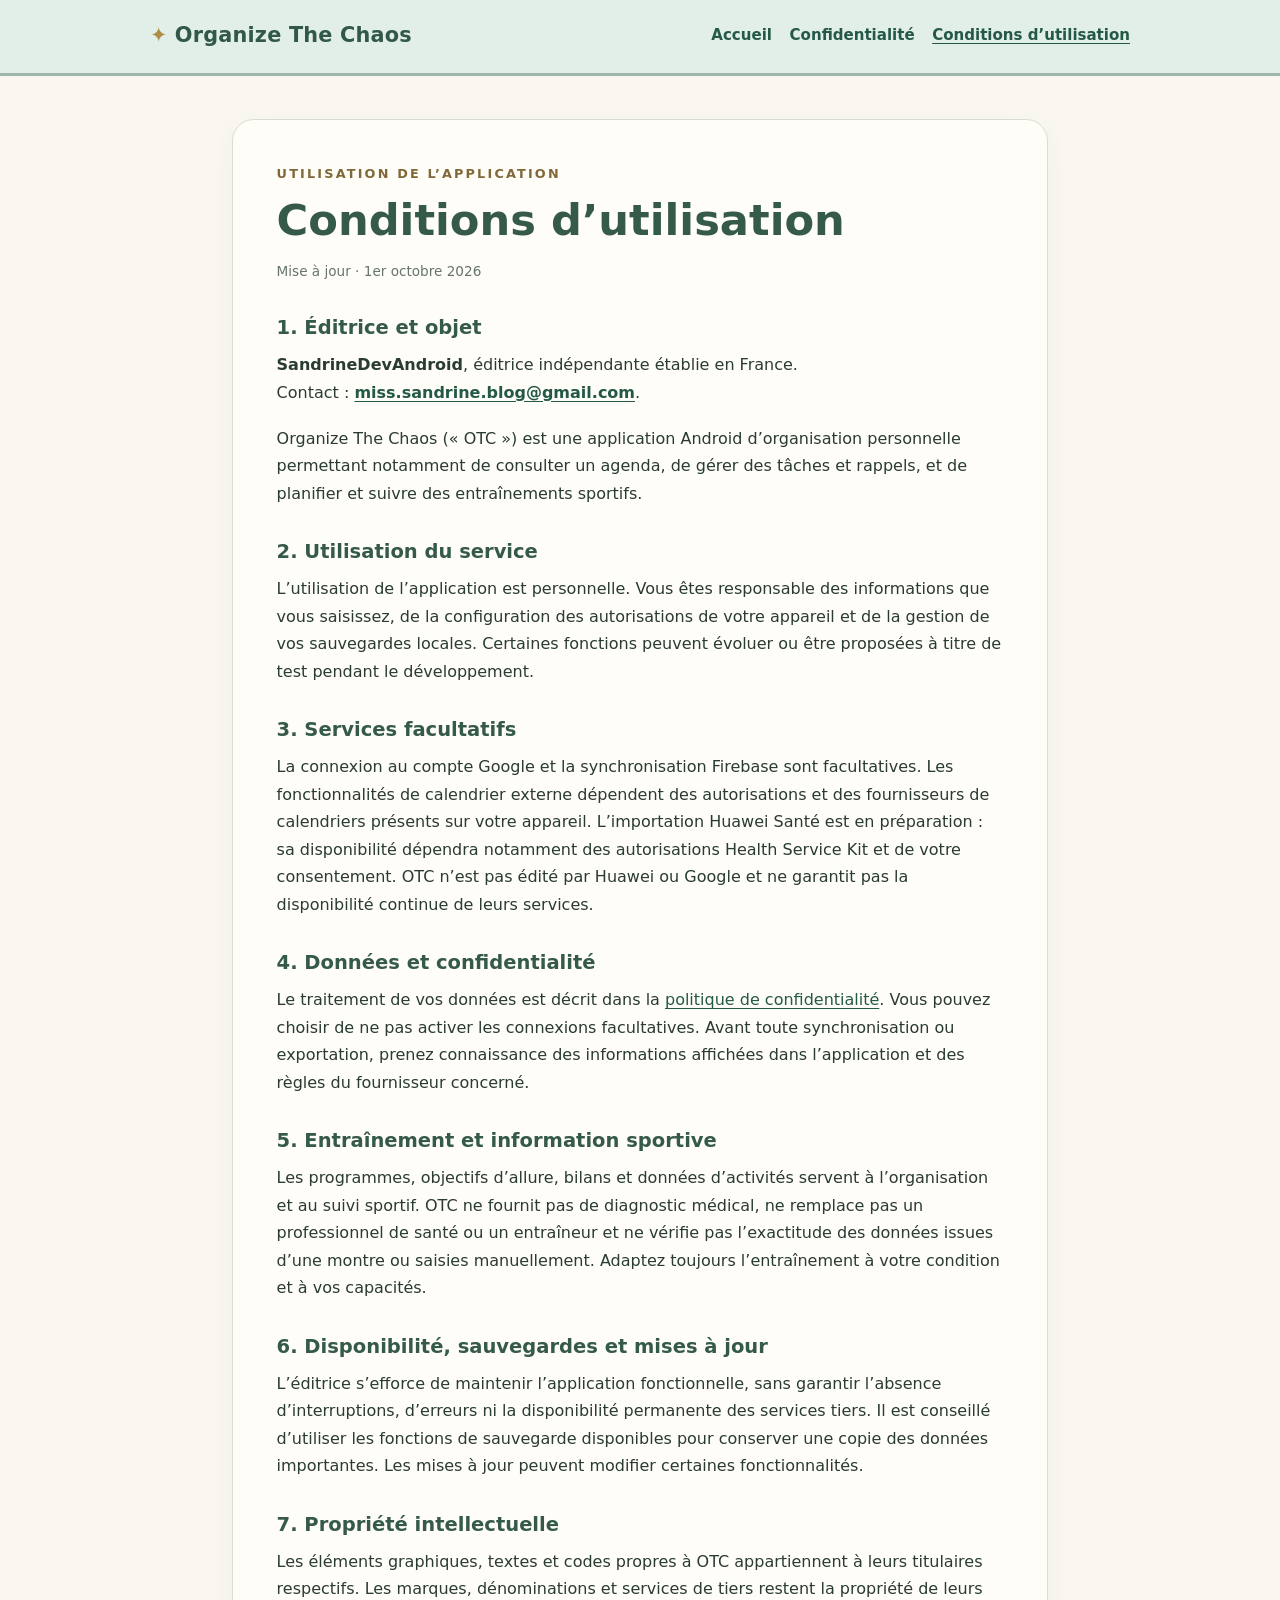
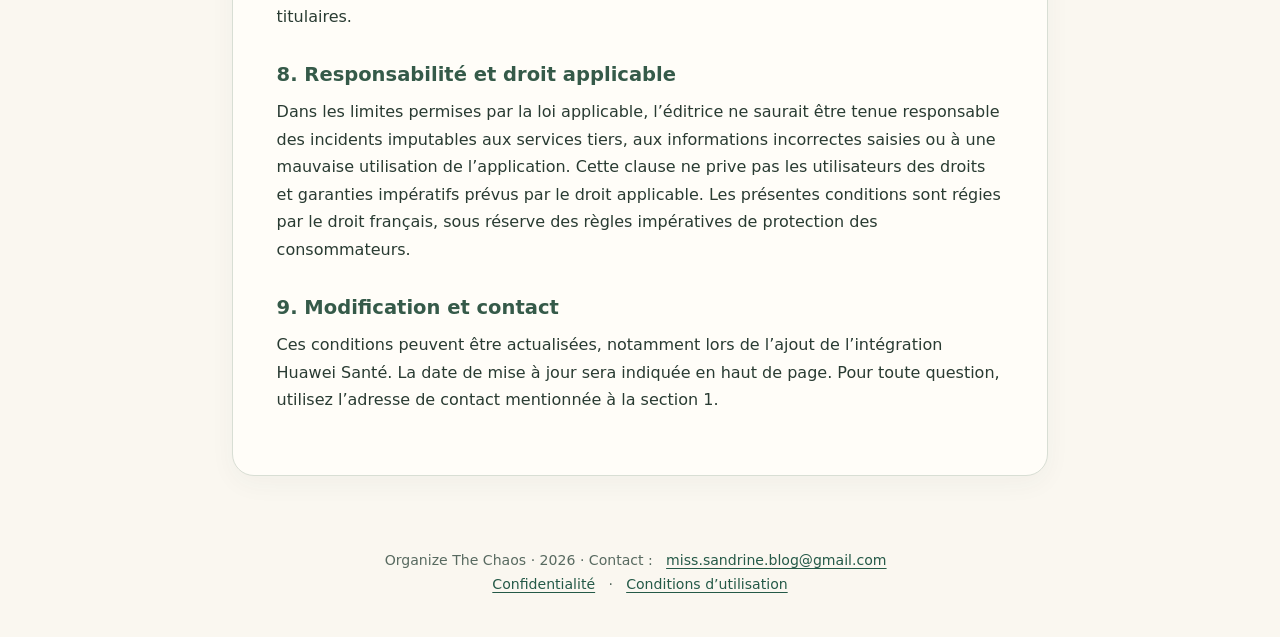
==== conditions.html @ 2586f05b "Publish OTC privacy and terms pages with contact address" ====
<!doctype html><html lang="fr"><head><meta charset="utf-8"><meta name="viewport" content="width=device-width, initial-scale=1"><meta name="description" content="Conditions d’utilisation de l’application Android Organize The Chaos."><meta name="theme-color" content="#e2eee8"><title>Conditions d’utilisation — Organize The Chaos</title><link rel="stylesheet" href="style.css"></head><body><a class="skip-link" href="#contenu">Aller au contenu</a><header class="site-head"><a class="brand" href="index.html">Organize The Chaos</a><nav aria-label="Navigation principale"><a href="index.html">Accueil</a><a href="confidentialite.html">Confidentialité</a><a href="conditions.html" aria-current="page">Conditions d’utilisation</a></nav></header><main id="contenu"><article><p class="eyebrow">Utilisation de l’application</p><h1>Conditions d’utilisation</h1><p class="meta">Mise à jour · 1er octobre 2026</p>
<h2>1. Éditrice et objet</h2><p><strong>SandrineDevAndroid</strong>, éditrice indépendante établie en France.<br>Contact : <strong><a href="mailto:miss.sandrine.blog@gmail.com">miss.sandrine.blog@gmail.com</a></strong>.</p><p>Organize The Chaos (« OTC ») est une application Android d’organisation personnelle permettant notamment de consulter un agenda, de gérer des tâches et rappels, et de planifier et suivre des entraînements sportifs.</p>
<h2>2. Utilisation du service</h2><p>L’utilisation de l’application est personnelle. Vous êtes responsable des informations que vous saisissez, de la configuration des autorisations de votre appareil et de la gestion de vos sauvegardes locales. Certaines fonctions peuvent évoluer ou être proposées à titre de test pendant le développement.</p>
<h2>3. Services facultatifs</h2><p>La connexion au compte Google et la synchronisation Firebase sont facultatives. Les fonctionnalités de calendrier externe dépendent des autorisations et des fournisseurs de calendriers présents sur votre appareil. L’importation Huawei Santé est en préparation : sa disponibilité dépendra notamment des autorisations Health Service Kit et de votre consentement. OTC n’est pas édité par Huawei ou Google et ne garantit pas la disponibilité continue de leurs services.</p>
<h2>4. Données et confidentialité</h2><p>Le traitement de vos données est décrit dans la <a href="confidentialite.html">politique de confidentialité</a>. Vous pouvez choisir de ne pas activer les connexions facultatives. Avant toute synchronisation ou exportation, prenez connaissance des informations affichées dans l’application et des règles du fournisseur concerné.</p>
<h2>5. Entraînement et information sportive</h2><p>Les programmes, objectifs d’allure, bilans et données d’activités servent à l’organisation et au suivi sportif. OTC ne fournit pas de diagnostic médical, ne remplace pas un professionnel de santé ou un entraîneur et ne vérifie pas l’exactitude des données issues d’une montre ou saisies manuellement. Adaptez toujours l’entraînement à votre condition et à vos capacités.</p>
<h2>6. Disponibilité, sauvegardes et mises à jour</h2><p>L’éditrice s’efforce de maintenir l’application fonctionnelle, sans garantir l’absence d’interruptions, d’erreurs ni la disponibilité permanente des services tiers. Il est conseillé d’utiliser les fonctions de sauvegarde disponibles pour conserver une copie des données importantes. Les mises à jour peuvent modifier certaines fonctionnalités.</p>
<h2>7. Propriété intellectuelle</h2><p>Les éléments graphiques, textes et codes propres à OTC appartiennent à leurs titulaires respectifs. Les marques, dénominations et services de tiers restent la propriété de leurs titulaires.</p>
<h2>8. Responsabilité et droit applicable</h2><p>Dans les limites permises par la loi applicable, l’éditrice ne saurait être tenue responsable des incidents imputables aux services tiers, aux informations incorrectes saisies ou à une mauvaise utilisation de l’application. Cette clause ne prive pas les utilisateurs des droits et garanties impératifs prévus par le droit applicable. Les présentes conditions sont régies par le droit français, sous réserve des règles impératives de protection des consommateurs.</p>
<h2>9. Modification et contact</h2><p>Ces conditions peuvent être actualisées, notamment lors de l’ajout de l’intégration Huawei Santé. La date de mise à jour sera indiquée en haut de page. Pour toute question, utilisez l’adresse de contact mentionnée à la section 1.</p></article></main><footer>Organize The Chaos · 2026 · Contact : <a href="mailto:miss.sandrine.blog@gmail.com">miss.sandrine.blog@gmail.com</a><br><a href="confidentialite.html">Confidentialité</a> · <a href="conditions.html">Conditions d’utilisation</a></footer></body></html>
---- style.css ----
:root{color-scheme:light;--ink:#30493c;--accent:#355a49;--beige:#faf7f0;--cream:#fffdf8;--line:#d8ded4;--muted:#586a60;--gold:#dbbe72;--pink:#f4e6e8}
*{box-sizing:border-box}html{font-size:16px;scroll-behavior:smooth}body{margin:0;background:var(--beige);color:#293b32;font-family:system-ui,-apple-system,BlinkMacSystemFont,"Segoe UI",sans-serif;line-height:1.72}
a{color:#245947;text-underline-offset:3px}a:focus-visible{outline:3px solid #b99744;outline-offset:3px;border-radius:3px}
.site-head{background:#e2eee8;border-bottom:3px solid #9eb8ac;padding:1.15rem max(1.4rem,calc((100vw - 980px)/2));display:flex;justify-content:space-between;align-items:center;gap:1rem;flex-wrap:wrap}
.brand{font-size:1.3rem;font-weight:750;color:#315848;text-decoration:none;letter-spacing:.01em}.brand:before{content:"✦";color:#ad8e45;margin-right:.45rem}
.skip-link{position:absolute;left:-10000px;top:auto;overflow:hidden;width:1px;height:1px}.skip-link:focus{left:10px;top:10px;width:auto;height:auto;background:white;padding:.5rem 1rem;z-index:10}
nav{display:flex;gap:1.1rem;flex-wrap:wrap}nav a{font-size:.94rem;text-decoration:none;font-weight:600}nav a[aria-current="page"]{text-decoration:underline}
main{max-width:860px;margin:2.7rem auto 3rem;padding:0 1.4rem}article,.intro-card{background:var(--cream);border:1px solid var(--line);border-radius:22px;padding:clamp(1.3rem,4vw,2.7rem);box-shadow:0 8px 26px rgb(50 80 65/.045)}
.eyebrow{font-size:.8rem;text-transform:uppercase;letter-spacing:.17em;color:#806938;font-weight:750;margin:0 0 .6rem}h1{line-height:1.18;color:#355a49;margin:.1rem 0 .9rem;font-size:clamp(1.9rem,5vw,2.7rem)}h2{font-size:1.22rem;line-height:1.35;color:#355a49;margin:2rem 0 .6rem}h3{font-size:1.04rem;color:#355a49;margin:1.5rem 0 .4rem}p{margin:.6rem 0 1.15rem}ul{padding-left:1.5rem;margin:.6rem 0 1.2rem}li{margin:.4rem 0}.lead{font-size:1.07rem;color:#485e51}.meta{font-size:.85rem;color:#66756b;margin-bottom:2rem}
.notice{border-left:4px solid var(--gold);background:#f8f1dd;border-radius:0 10px 10px 0;padding:.8rem 1rem;margin:1.6rem 0}.notice strong{color:#544622}.grid{display:grid;grid-template-columns:repeat(auto-fit,minmax(240px,1fr));gap:1rem;margin-top:1.8rem}.tile{border:1px solid #cdd8cb;border-radius:17px;background:#fbfff9;padding:1.45rem;text-decoration:none;display:block;transition:transform .12s}.tile:hover{transform:translateY(-2px)}.tile h2{margin:.1rem 0 .45rem}.tile p{color:#52685c;margin:.2rem 0}
footer{font-size:.88rem;color:var(--muted);text-align:center;padding:1.5rem 1rem 2.5rem}footer a{margin:0 .55rem}small{font-size:.85rem}code{overflow-wrap:anywhere;background:#f0f1eb;padding:2px 5px;border-radius:5px}@media(max-width:620px){main{margin:1.5rem auto}.site-head{align-items:flex-start}nav{gap:.8rem}}
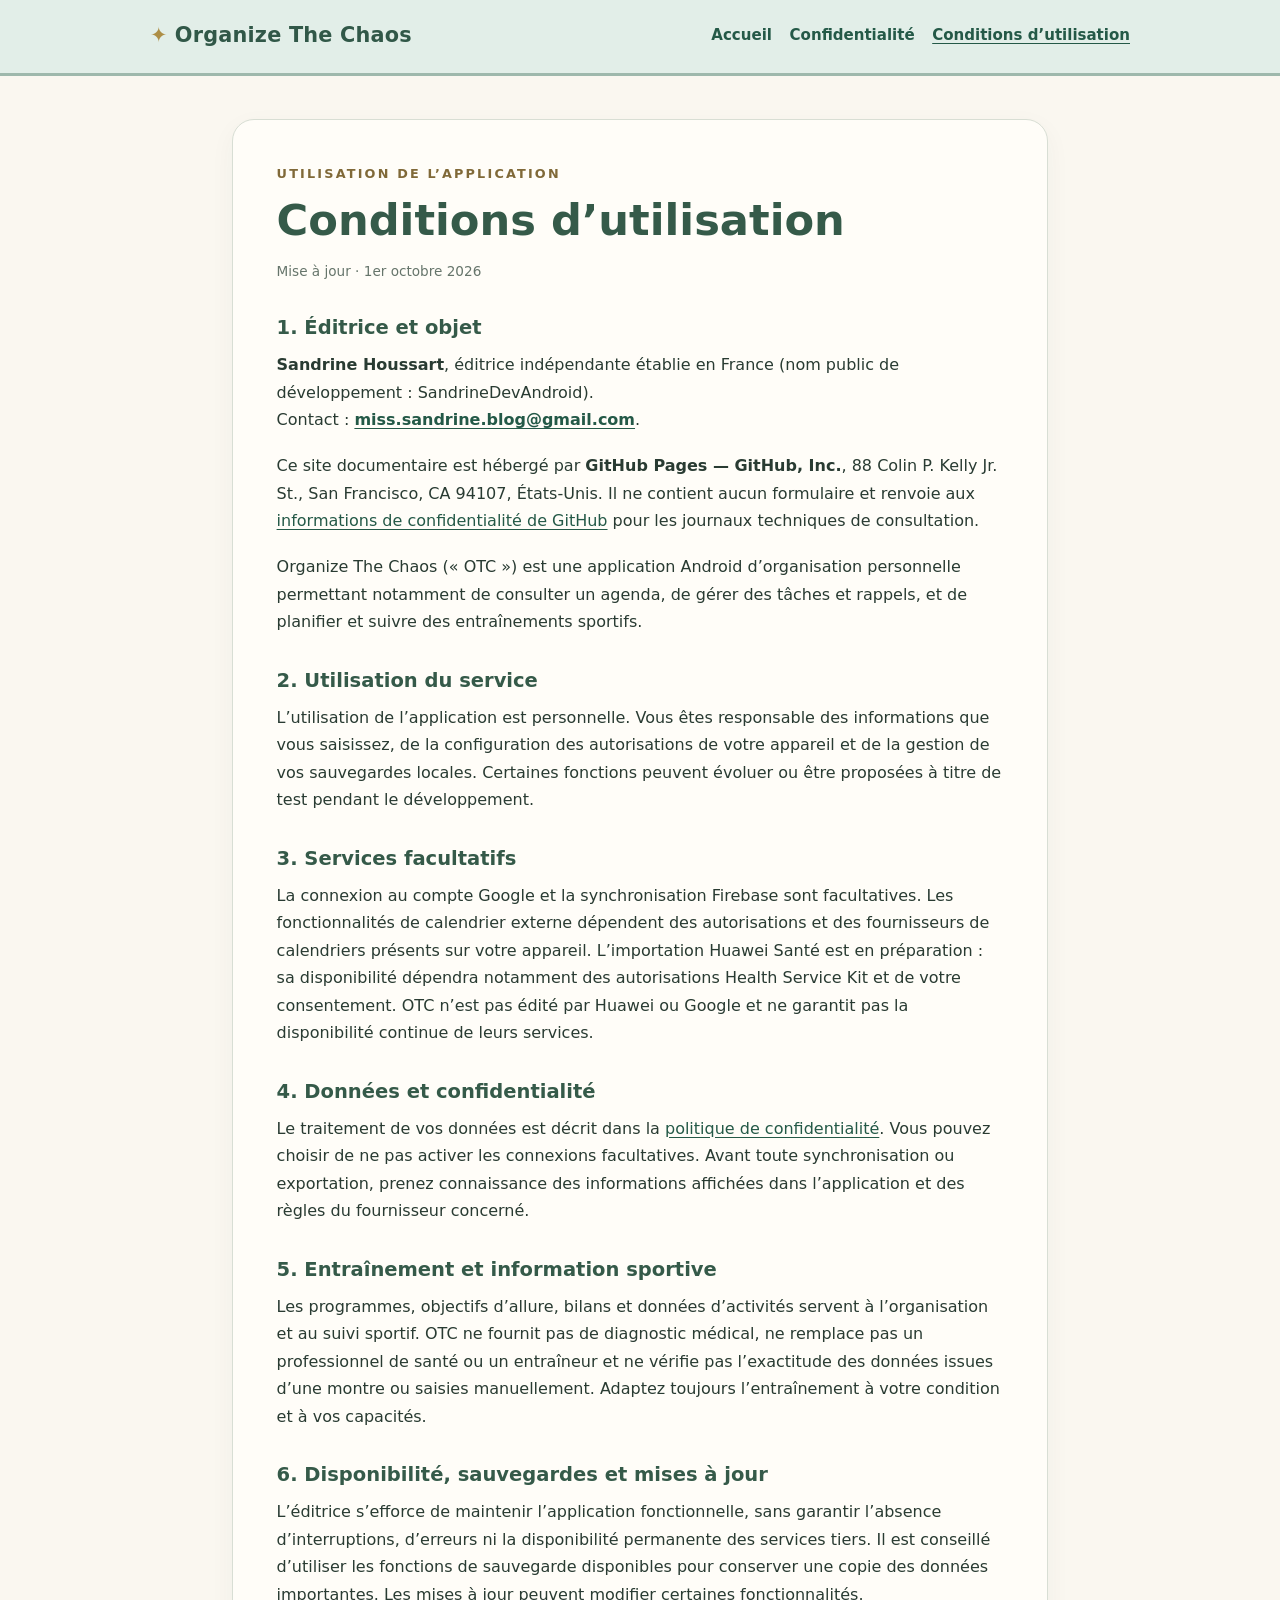
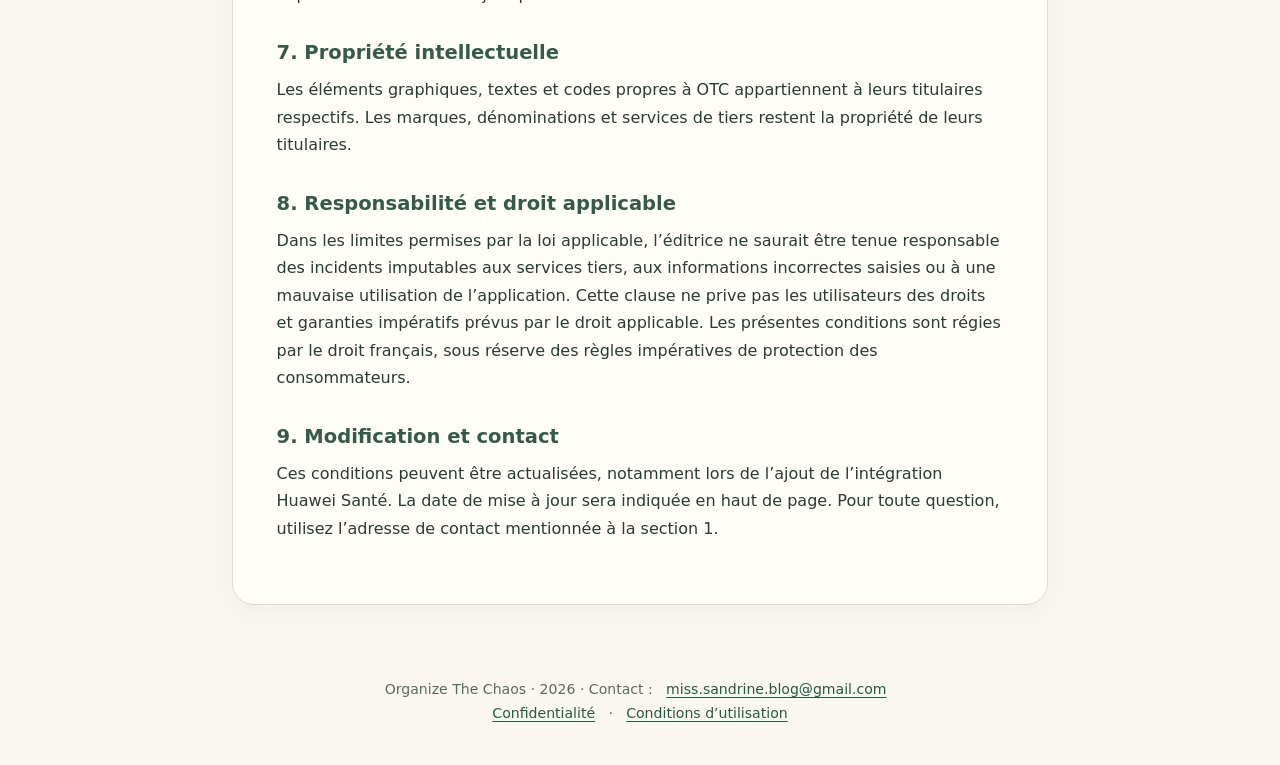
==== commit 8f4cdf6f: "Publish legal publisher name and GitHub Pages hosting notice" ====
--- a/conditions.html
+++ b/conditions.html
@@ -1,5 +1,5 @@
 <!doctype html><html lang="fr"><head><meta charset="utf-8"><meta name="viewport" content="width=device-width, initial-scale=1"><meta name="description" content="Conditions d’utilisation de l’application Android Organize The Chaos."><meta name="theme-color" content="#e2eee8"><title>Conditions d’utilisation — Organize The Chaos</title><link rel="stylesheet" href="style.css"></head><body><a class="skip-link" href="#contenu">Aller au contenu</a><header class="site-head"><a class="brand" href="index.html">Organize The Chaos</a><nav aria-label="Navigation principale"><a href="index.html">Accueil</a><a href="confidentialite.html">Confidentialité</a><a href="conditions.html" aria-current="page">Conditions d’utilisation</a></nav></header><main id="contenu"><article><p class="eyebrow">Utilisation de l’application</p><h1>Conditions d’utilisation</h1><p class="meta">Mise à jour · 1er octobre 2026</p>
-<h2>1. Éditrice et objet</h2><p><strong>SandrineDevAndroid</strong>, éditrice indépendante établie en France.<br>Contact : <strong><a href="mailto:miss.sandrine.blog@gmail.com">miss.sandrine.blog@gmail.com</a></strong>.</p><p>Organize The Chaos (« OTC ») est une application Android d’organisation personnelle permettant notamment de consulter un agenda, de gérer des tâches et rappels, et de planifier et suivre des entraînements sportifs.</p>
+<h2>1. Éditrice et objet</h2><p><strong>Sandrine Houssart</strong>, éditrice indépendante établie en France (nom public de développement : SandrineDevAndroid).<br>Contact : <strong><a href="mailto:miss.sandrine.blog@gmail.com">miss.sandrine.blog@gmail.com</a></strong>.</p><p>Ce site documentaire est hébergé par <strong>GitHub Pages — GitHub, Inc.</strong>, 88 Colin P. Kelly Jr. St., San Francisco, CA 94107, États-Unis. Il ne contient aucun formulaire et renvoie aux <a href="https://docs.github.com/fr/site-policy/privacy-policies/github-general-privacy-statement" rel="noopener noreferrer">informations de confidentialité de GitHub</a> pour les journaux techniques de consultation.</p><p>Organize The Chaos (« OTC ») est une application Android d’organisation personnelle permettant notamment de consulter un agenda, de gérer des tâches et rappels, et de planifier et suivre des entraînements sportifs.</p>
 <h2>2. Utilisation du service</h2><p>L’utilisation de l’application est personnelle. Vous êtes responsable des informations que vous saisissez, de la configuration des autorisations de votre appareil et de la gestion de vos sauvegardes locales. Certaines fonctions peuvent évoluer ou être proposées à titre de test pendant le développement.</p>
 <h2>3. Services facultatifs</h2><p>La connexion au compte Google et la synchronisation Firebase sont facultatives. Les fonctionnalités de calendrier externe dépendent des autorisations et des fournisseurs de calendriers présents sur votre appareil. L’importation Huawei Santé est en préparation : sa disponibilité dépendra notamment des autorisations Health Service Kit et de votre consentement. OTC n’est pas édité par Huawei ou Google et ne garantit pas la disponibilité continue de leurs services.</p>
 <h2>4. Données et confidentialité</h2><p>Le traitement de vos données est décrit dans la <a href="confidentialite.html">politique de confidentialité</a>. Vous pouvez choisir de ne pas activer les connexions facultatives. Avant toute synchronisation ou exportation, prenez connaissance des informations affichées dans l’application et des règles du fournisseur concerné.</p>
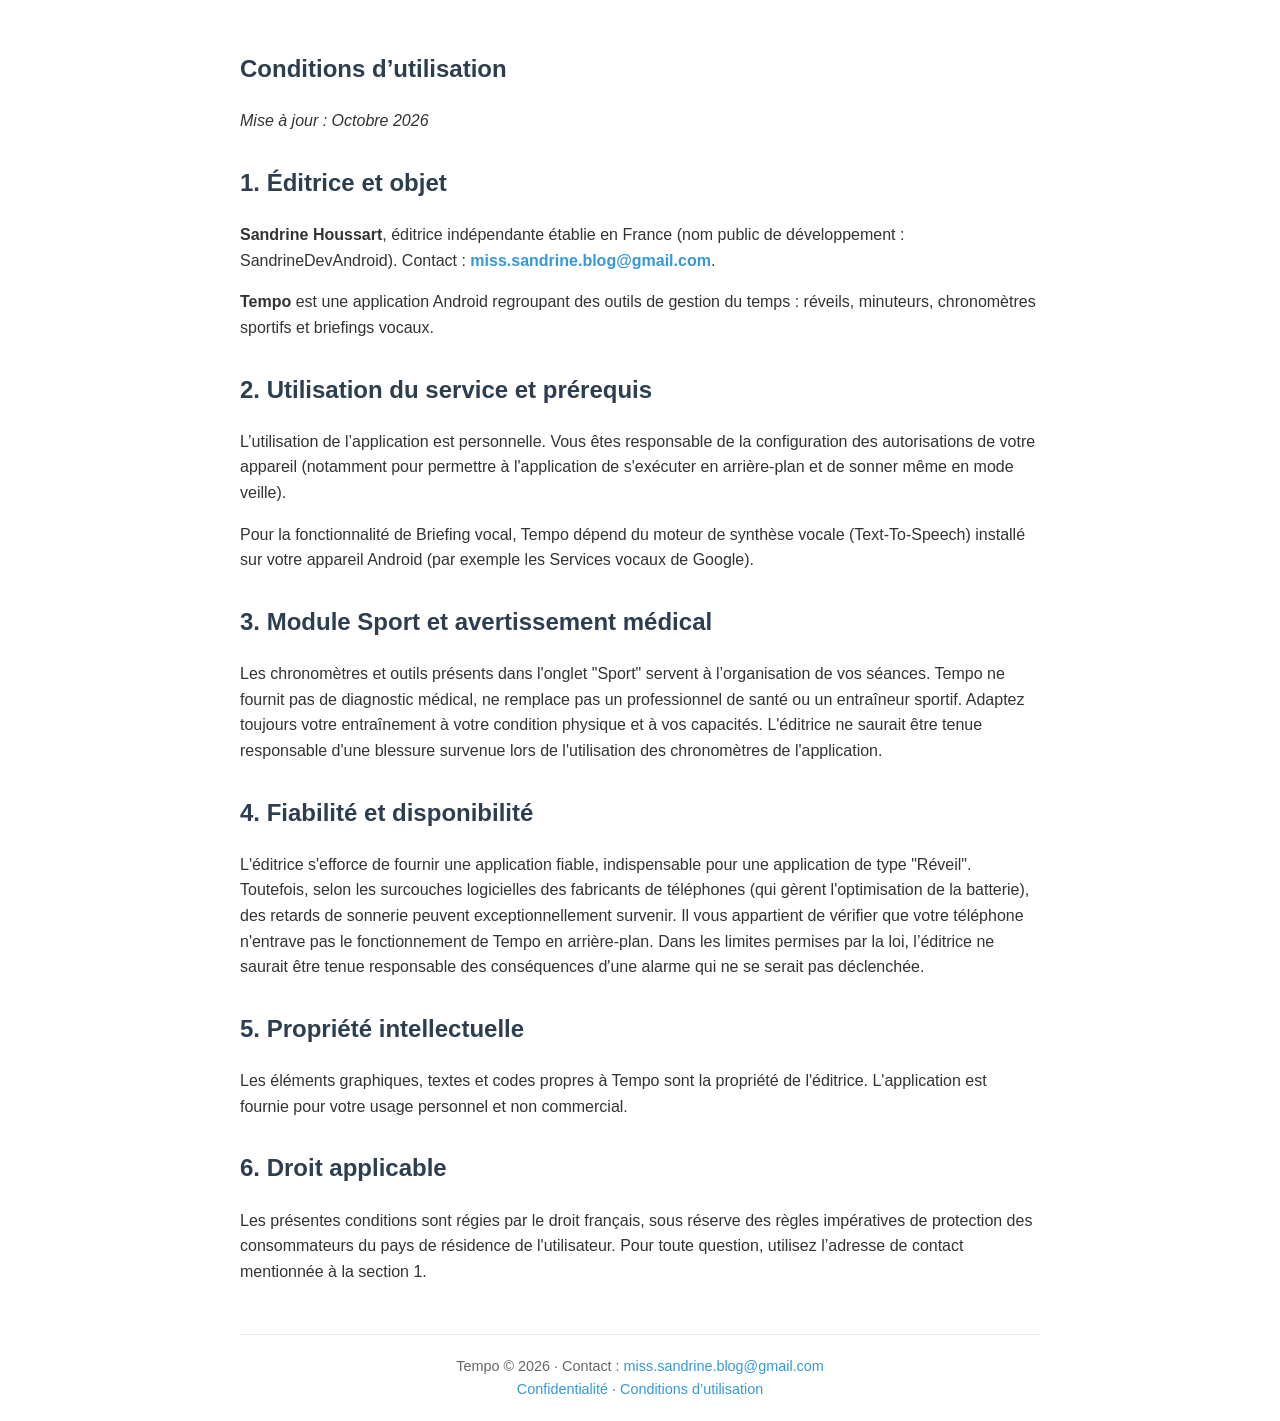
==== commit 1d58c2e4: "Update conditions.html" ====
--- a/conditions.html
+++ b/conditions.html
@@ -1,10 +1,47 @@
-<!doctype html><html lang="fr"><head><meta charset="utf-8"><meta name="viewport" content="width=device-width, initial-scale=1"><meta name="description" content="Conditions d’utilisation de l’application Android Organize The Chaos."><meta name="theme-color" content="#e2eee8"><title>Conditions d’utilisation — Organize The Chaos</title><link rel="stylesheet" href="style.css"></head><body><a class="skip-link" href="#contenu">Aller au contenu</a><header class="site-head"><a class="brand" href="index.html">Organize The Chaos</a><nav aria-label="Navigation principale"><a href="index.html">Accueil</a><a href="confidentialite.html">Confidentialité</a><a href="conditions.html" aria-current="page">Conditions d’utilisation</a></nav></header><main id="contenu"><article><p class="eyebrow">Utilisation de l’application</p><h1>Conditions d’utilisation</h1><p class="meta">Mise à jour · 1er octobre 2026</p>
-<h2>1. Éditrice et objet</h2><p><strong>Sandrine Houssart</strong>, éditrice indépendante établie en France (nom public de développement : SandrineDevAndroid).<br>Contact : <strong><a href="mailto:miss.sandrine.blog@gmail.com">miss.sandrine.blog@gmail.com</a></strong>.</p><p>Ce site documentaire est hébergé par <strong>GitHub Pages — GitHub, Inc.</strong>, 88 Colin P. Kelly Jr. St., San Francisco, CA 94107, États-Unis. Il ne contient aucun formulaire et renvoie aux <a href="https://docs.github.com/fr/site-policy/privacy-policies/github-general-privacy-statement" rel="noopener noreferrer">informations de confidentialité de GitHub</a> pour les journaux techniques de consultation.</p><p>Organize The Chaos (« OTC ») est une application Android d’organisation personnelle permettant notamment de consulter un agenda, de gérer des tâches et rappels, et de planifier et suivre des entraînements sportifs.</p>
-<h2>2. Utilisation du service</h2><p>L’utilisation de l’application est personnelle. Vous êtes responsable des informations que vous saisissez, de la configuration des autorisations de votre appareil et de la gestion de vos sauvegardes locales. Certaines fonctions peuvent évoluer ou être proposées à titre de test pendant le développement.</p>
-<h2>3. Services facultatifs</h2><p>La connexion au compte Google et la synchronisation Firebase sont facultatives. Les fonctionnalités de calendrier externe dépendent des autorisations et des fournisseurs de calendriers présents sur votre appareil. L’importation Huawei Santé est en préparation : sa disponibilité dépendra notamment des autorisations Health Service Kit et de votre consentement. OTC n’est pas édité par Huawei ou Google et ne garantit pas la disponibilité continue de leurs services.</p>
-<h2>4. Données et confidentialité</h2><p>Le traitement de vos données est décrit dans la <a href="confidentialite.html">politique de confidentialité</a>. Vous pouvez choisir de ne pas activer les connexions facultatives. Avant toute synchronisation ou exportation, prenez connaissance des informations affichées dans l’application et des règles du fournisseur concerné.</p>
-<h2>5. Entraînement et information sportive</h2><p>Les programmes, objectifs d’allure, bilans et données d’activités servent à l’organisation et au suivi sportif. OTC ne fournit pas de diagnostic médical, ne remplace pas un professionnel de santé ou un entraîneur et ne vérifie pas l’exactitude des données issues d’une montre ou saisies manuellement. Adaptez toujours l’entraînement à votre condition et à vos capacités.</p>
-<h2>6. Disponibilité, sauvegardes et mises à jour</h2><p>L’éditrice s’efforce de maintenir l’application fonctionnelle, sans garantir l’absence d’interruptions, d’erreurs ni la disponibilité permanente des services tiers. Il est conseillé d’utiliser les fonctions de sauvegarde disponibles pour conserver une copie des données importantes. Les mises à jour peuvent modifier certaines fonctionnalités.</p>
-<h2>7. Propriété intellectuelle</h2><p>Les éléments graphiques, textes et codes propres à OTC appartiennent à leurs titulaires respectifs. Les marques, dénominations et services de tiers restent la propriété de leurs titulaires.</p>
-<h2>8. Responsabilité et droit applicable</h2><p>Dans les limites permises par la loi applicable, l’éditrice ne saurait être tenue responsable des incidents imputables aux services tiers, aux informations incorrectes saisies ou à une mauvaise utilisation de l’application. Cette clause ne prive pas les utilisateurs des droits et garanties impératifs prévus par le droit applicable. Les présentes conditions sont régies par le droit français, sous réserve des règles impératives de protection des consommateurs.</p>
-<h2>9. Modification et contact</h2><p>Ces conditions peuvent être actualisées, notamment lors de l’ajout de l’intégration Huawei Santé. La date de mise à jour sera indiquée en haut de page. Pour toute question, utilisez l’adresse de contact mentionnée à la section 1.</p></article></main><footer>Organize The Chaos · 2026 · Contact : <a href="mailto:miss.sandrine.blog@gmail.com">miss.sandrine.blog@gmail.com</a><br><a href="confidentialite.html">Confidentialité</a> · <a href="conditions.html">Conditions d’utilisation</a></footer></body></html>+<!DOCTYPE html>
+<html lang="fr">
+<head>
+    <meta charset="UTF-8">
+    <meta name="viewport" content="width=device-width, initial-scale=1.0">
+    <title>Conditions d'utilisation - Tempo</title>
+    <style>
+        body { font-family: -apple-system, BlinkMacSystemFont, "Segoe UI", Roboto, Helvetica, Arial, sans-serif; line-height: 1.6; max-width: 800px; margin: 0 auto; padding: 20px; color: #333; }
+        h1, h2 { color: #2c3e50; margin-top: 30px; }
+        a { color: #3498db; text-decoration: none; }
+        a:hover { text-decoration: underline; }
+        footer { margin-top: 50px; padding-top: 20px; border-top: 1px solid #eee; text-align: center; font-size: 0.9em; color: #666; }
+    </style>
+</head>
+<body>
+    <main>
+        <article>
+            <h1>Conditions d’utilisation</h1>
+            <p><em>Mise à jour : Octobre 2026</em></p>
+
+            <h2>1. Éditrice et objet</h2>
+            <p><strong>Sandrine Houssart</strong>, éditrice indépendante établie en France (nom public de développement : SandrineDevAndroid). Contact : <strong><a href="mailto:miss.sandrine.blog@gmail.com">miss.sandrine.blog@gmail.com</a></strong>.</p>
+            <p><strong>Tempo</strong> est une application Android regroupant des outils de gestion du temps : réveils, minuteurs, chronomètres sportifs et briefings vocaux.</p>
+
+            <h2>2. Utilisation du service et prérequis</h2>
+            <p>L’utilisation de l’application est personnelle. Vous êtes responsable de la configuration des autorisations de votre appareil (notamment pour permettre à l'application de s'exécuter en arrière-plan et de sonner même en mode veille).</p>
+            <p>Pour la fonctionnalité de Briefing vocal, Tempo dépend du moteur de synthèse vocale (Text-To-Speech) installé sur votre appareil Android (par exemple les Services vocaux de Google).</p>
+
+            <h2>3. Module Sport et avertissement médical</h2>
+            <p>Les chronomètres et outils présents dans l'onglet "Sport" servent à l’organisation de vos séances. Tempo ne fournit pas de diagnostic médical, ne remplace pas un professionnel de santé ou un entraîneur sportif. Adaptez toujours votre entraînement à votre condition physique et à vos capacités. L'éditrice ne saurait être tenue responsable d'une blessure survenue lors de l'utilisation des chronomètres de l'application.</p>
+
+            <h2>4. Fiabilité et disponibilité</h2>
+            <p>L'éditrice s'efforce de fournir une application fiable, indispensable pour une application de type "Réveil". Toutefois, selon les surcouches logicielles des fabricants de téléphones (qui gèrent l'optimisation de la batterie), des retards de sonnerie peuvent exceptionnellement survenir. Il vous appartient de vérifier que votre téléphone n'entrave pas le fonctionnement de Tempo en arrière-plan. Dans les limites permises par la loi, l’éditrice ne saurait être tenue responsable des conséquences d'une alarme qui ne se serait pas déclenchée.</p>
+
+            <h2>5. Propriété intellectuelle</h2>
+            <p>Les éléments graphiques, textes et codes propres à Tempo sont la propriété de l'éditrice. L'application est fournie pour votre usage personnel et non commercial.</p>
+
+            <h2>6. Droit applicable</h2>
+            <p>Les présentes conditions sont régies par le droit français, sous réserve des règles impératives de protection des consommateurs du pays de résidence de l'utilisateur. Pour toute question, utilisez l’adresse de contact mentionnée à la section 1.</p>
+        </article>
+    </main>
+    <footer>
+        Tempo &copy; 2026 &middot; Contact : <a href="mailto:miss.sandrine.blog@gmail.com">miss.sandrine.blog@gmail.com</a><br>
+        <a href="confidentialite.html">Confidentialité</a> &middot; <a href="conditions.html">Conditions d’utilisation</a>
+    </footer>
+</body>
+</html>
